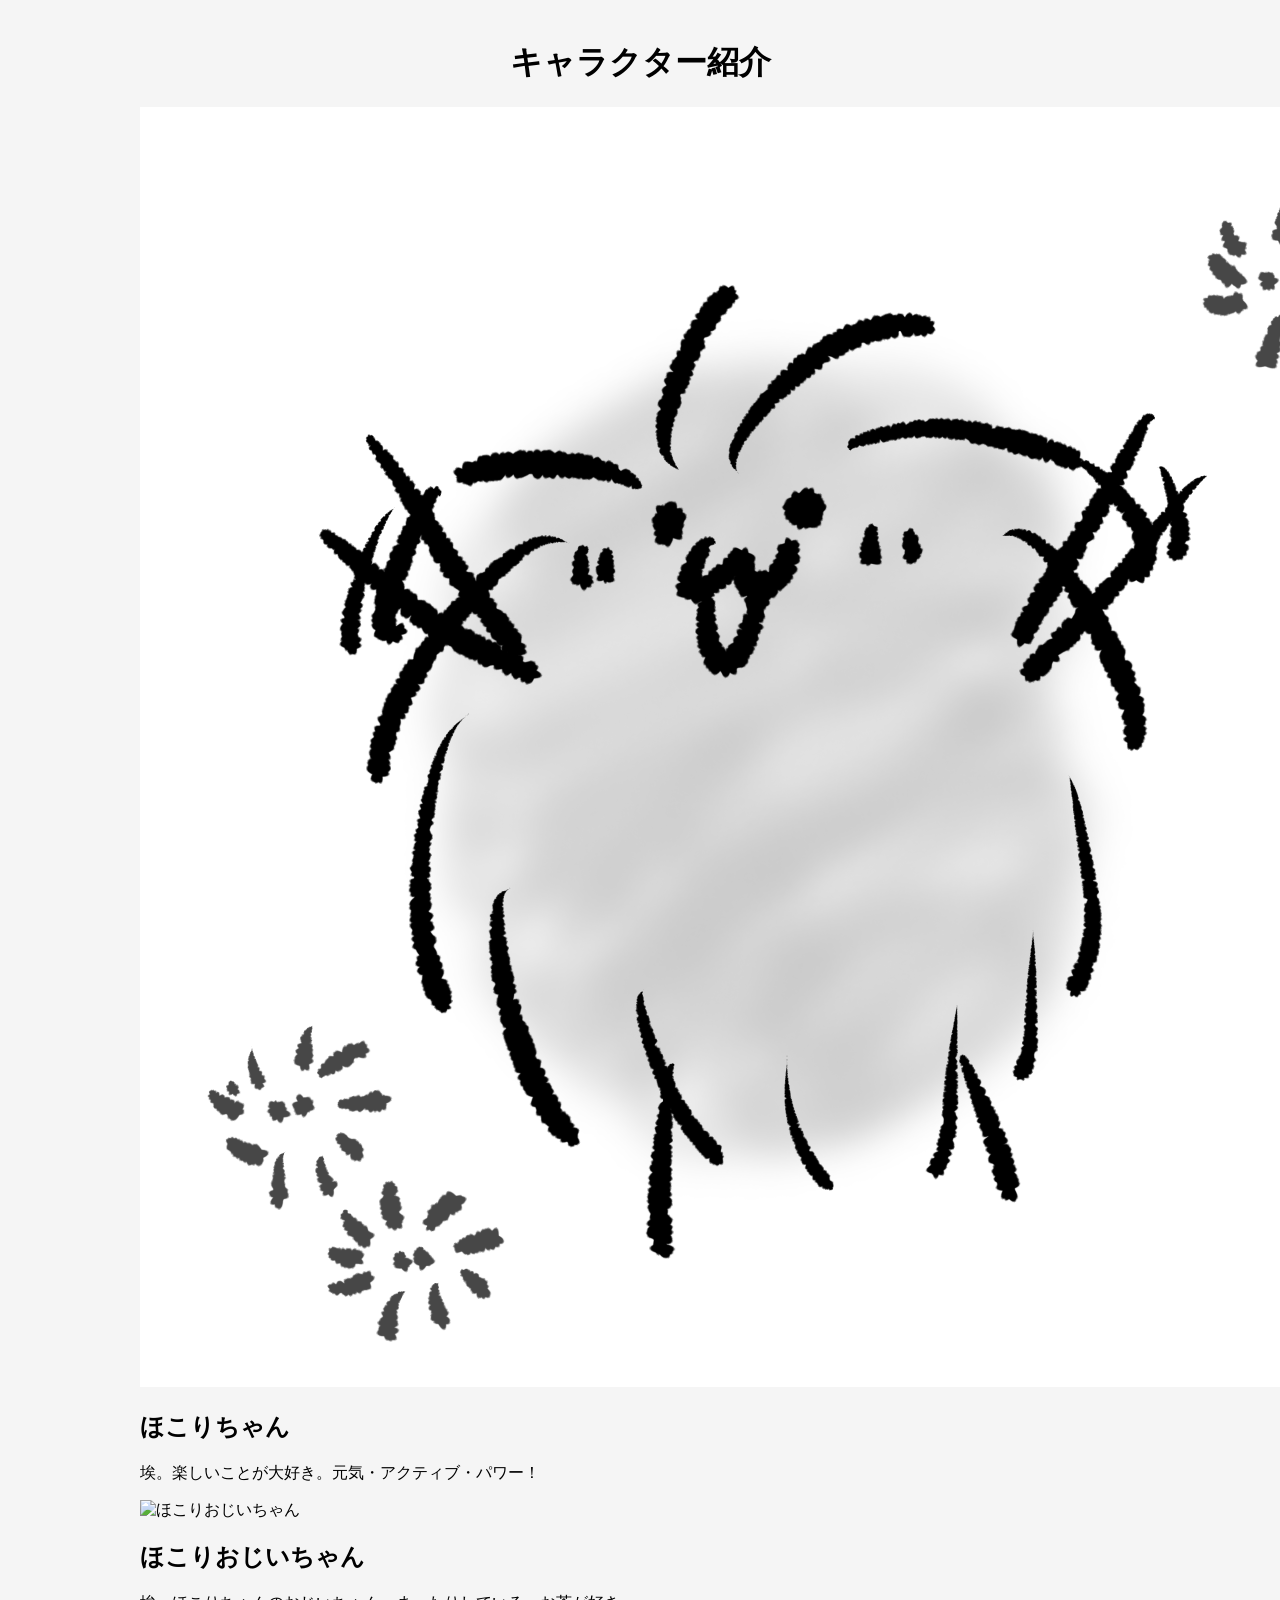
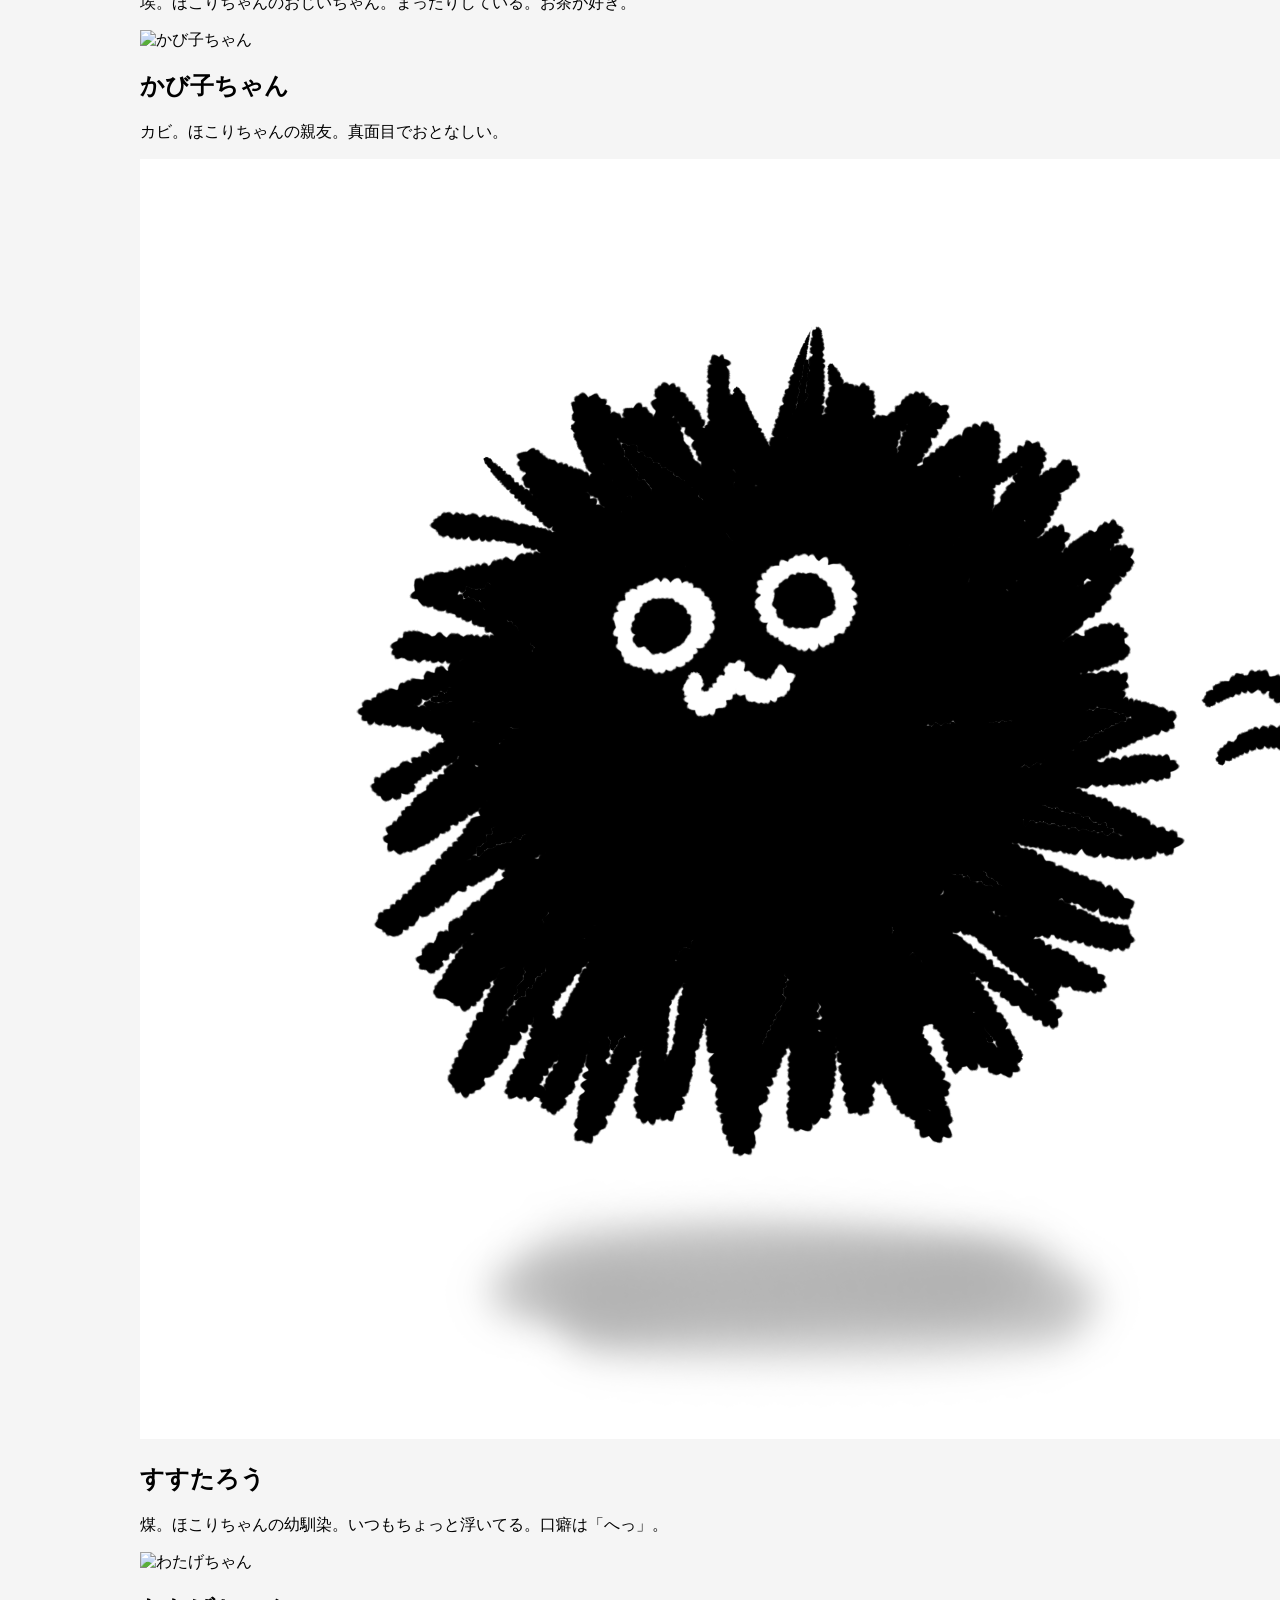
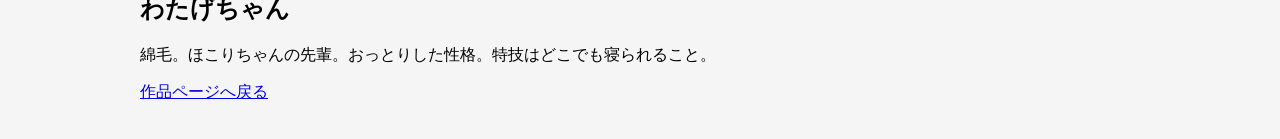
==== hokori-chan-characters.html @ 563d457a "Add character introduction HTML page" ====
<!DOCTYPE html>
<html lang="ja">
<head>
    <meta charset="UTF-8">
    <title>キャラクター紹介</title>
    <link rel="stylesheet" href="style.css">
</head>

<body>

    <h1>キャラクター紹介</h1>

    <div class="characters">

        <div class="character">
            <img src="images/自己紹介：ほこりちゃん.PNG" alt="ほこりちゃん">
            <div class="character-text">
                <h2>ほこりちゃん</h2>
                <p>埃。楽しいことが大好き。元気・アクティブ・パワー！</p>
            </div>
        </div>

        <div class="character">
            <img src="images/自己紹介：ほこりおじいちゃん.PNG" alt="ほこりおじいちゃん">
            <div class="character-text">
                <h2>ほこりおじいちゃん</h2>
                <p>埃。ほこりちゃんのおじいちゃん。まったりしている。お茶が好き。</p>
            </div>
        </div>

        <div class="character">
            <img src="images/自己紹介：かび子ちゃん.PNG" alt="かび子ちゃん">
            <div class="character-text">
                <h2>かび子ちゃん</h2>
                <p>カビ。ほこりちゃんの親友。真面目でおとなしい。</p>
            </div>
        </div>

        <div class="character">
            <img src="images/自己紹介：すすたろう.PNG" alt="すすたろう">
            <div class="character-text">
                <h2>すすたろう</h2>
                <p>煤。ほこりちゃんの幼馴染。いつもちょっと浮いてる。口癖は「へっ」。</p>
            </div>
        </div>

        <div class="character">
            <img src="images/自己紹介：わたげちゃん.PNG" alt="わたげちゃん">
            <div class="character-text">
                <h2>わたげちゃん</h2>
                <p>綿毛。ほこりちゃんの先輩。おっとりした性格。特技はどこでも寝られること。</p>
            </div>
        </div>

    </div>

    <p>
        <a href="hokori-chan.html">作品ページへ戻る</a>
    </p>

</body>
</html>
---- style.css ----
body {
    max-width: 1000px;
    margin: auto;
    padding: 20px;
    font-family: sans-serif;
    background-color: #f5f5f5;
}

h1 {
    text-align: center;
}

.works {
    display: flex;
    gap: 20px;
    flex-wrap: wrap;
}

.card {
    width: 250px;
    background: white;
    border-radius: 10px;
    padding: 15px;
    box-shadow: 0 2px 8px rgba(0,0,0,0.1);
    
    overflow: hidden;

    transition: 0.3s;
}

.card:hover {
    transform: translateY(-5px);
}

.thumbnail {
    width: 100%;
    height: 160px;
    object-fit: cover;
    border-radius: 8px;
}

.works a {
    text-decoration: none;
    color: inherit;
}
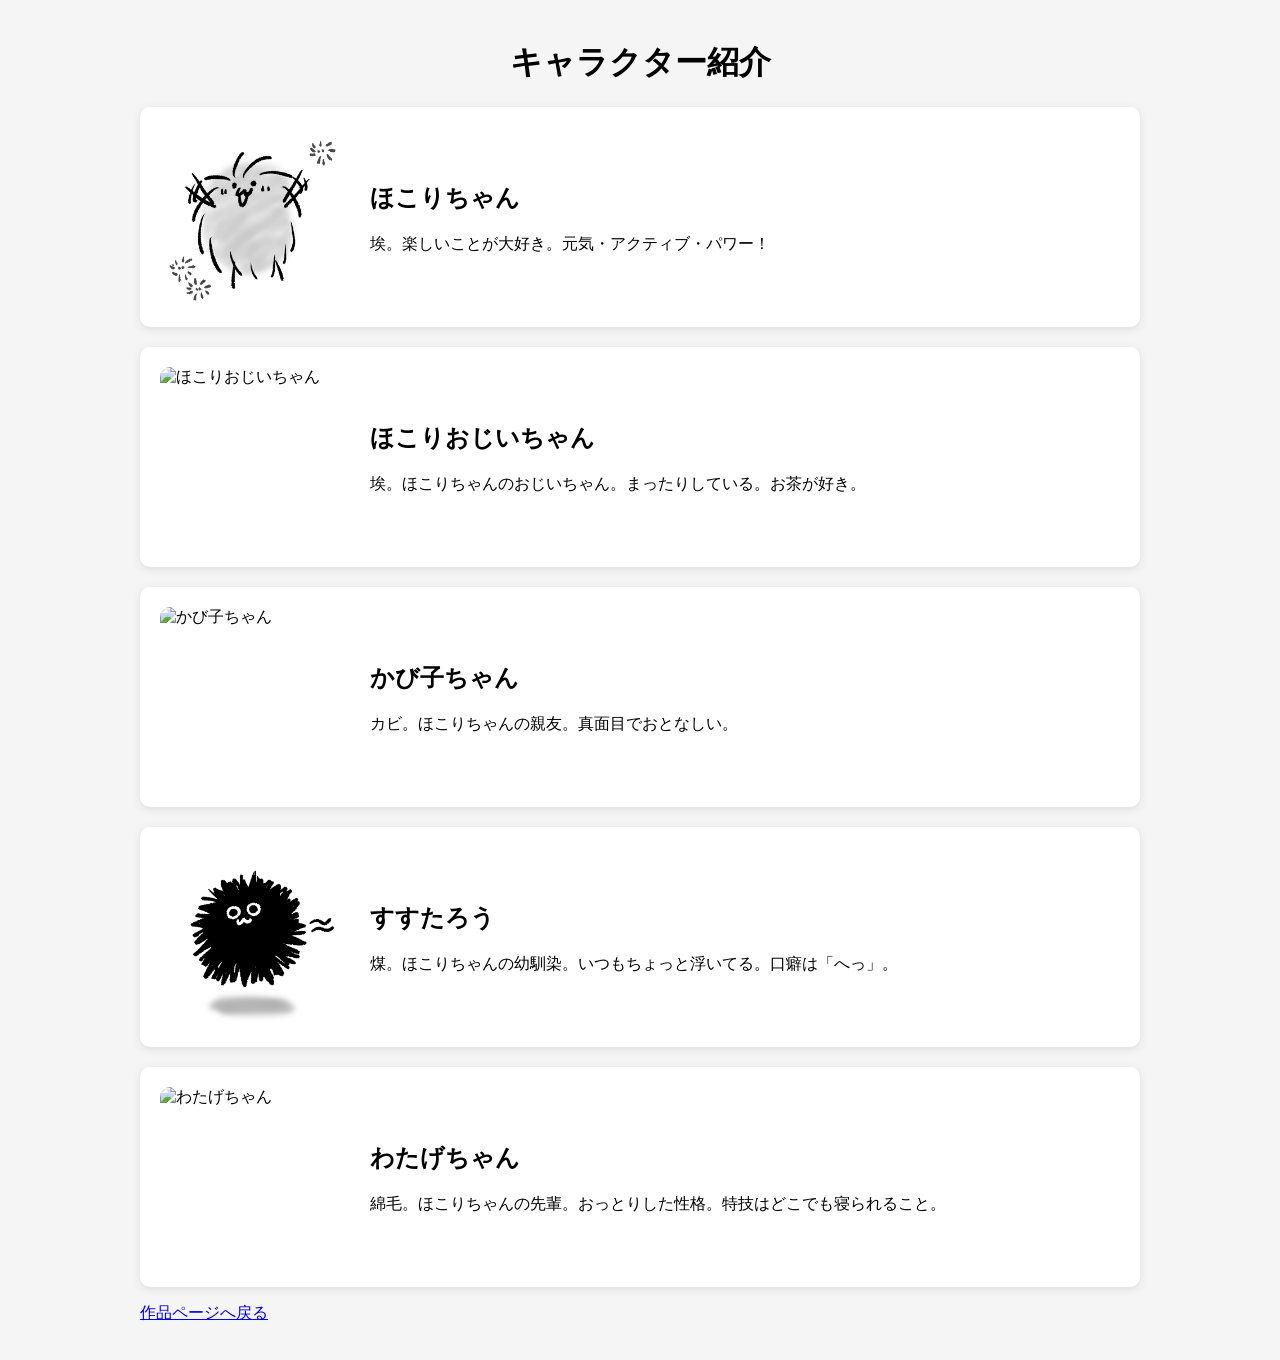
==== commit f383b403: "Add thumbnail class to character images" ====
--- a/hokori-chan-characters.html
+++ b/hokori-chan-characters.html
@@ -13,7 +13,7 @@
     <div class="characters">
 
         <div class="character">
-            <img src="images/自己紹介：ほこりちゃん.PNG" alt="ほこりちゃん">
+            <img src="images/自己紹介：ほこりちゃん.PNG" alt="ほこりちゃん" class="thumbnail small-thumbnail">
             <div class="character-text">
                 <h2>ほこりちゃん</h2>
                 <p>埃。楽しいことが大好き。元気・アクティブ・パワー！</p>
@@ -21,7 +21,7 @@
         </div>
 
         <div class="character">
-            <img src="images/自己紹介：ほこりおじいちゃん.PNG" alt="ほこりおじいちゃん">
+            <img src="images/自己紹介：ほこりおじいちゃん.PNG" alt="ほこりおじいちゃん" class="thumbnail small-thumbnail">
             <div class="character-text">
                 <h2>ほこりおじいちゃん</h2>
                 <p>埃。ほこりちゃんのおじいちゃん。まったりしている。お茶が好き。</p>
@@ -29,7 +29,7 @@
         </div>
 
         <div class="character">
-            <img src="images/自己紹介：かび子ちゃん.PNG" alt="かび子ちゃん">
+            <img src="images/自己紹介：かび子ちゃん.PNG" alt="かび子ちゃん" class="thumbnail small-thumbnail">
             <div class="character-text">
                 <h2>かび子ちゃん</h2>
                 <p>カビ。ほこりちゃんの親友。真面目でおとなしい。</p>
@@ -37,7 +37,7 @@
         </div>
 
         <div class="character">
-            <img src="images/自己紹介：すすたろう.PNG" alt="すすたろう">
+            <img src="images/自己紹介：すすたろう.PNG" alt="すすたろう" class="thumbnail small-thumbnail">
             <div class="character-text">
                 <h2>すすたろう</h2>
                 <p>煤。ほこりちゃんの幼馴染。いつもちょっと浮いてる。口癖は「へっ」。</p>
@@ -45,7 +45,7 @@
         </div>
 
         <div class="character">
-            <img src="images/自己紹介：わたげちゃん.PNG" alt="わたげちゃん">
+            <img src="images/自己紹介：わたげちゃん.PNG" alt="わたげちゃん" class="thumbnail small-thumbnail">
             <div class="character-text">
                 <h2>わたげちゃん</h2>
                 <p>綿毛。ほこりちゃんの先輩。おっとりした性格。特技はどこでも寝られること。</p>
--- a/style.css
+++ b/style.css
@@ -39,7 +39,44 @@
     border-radius: 8px;
 }
 
+.characters {
+    display: flex;
+    flex-direction: column;
+    gap: 20px;
+}
+
+.character {
+    display: flex;
+    gap: 30px;
+    align-items: center;
+
+    background: white;
+    border-radius: 10px;
+    padding: 20px;
+
+    box-shadow: 0 2px 8px rgba(0,0,0,0.1);
+}
+
+.character img {
+    width: 180px;
+    height: 180px;
+    object-fit: cover;
+    border-radius: 10px;
+}
+
+.character-text {
+    flex: 1;
+}
+
 .works a {
     text-decoration: none;
     color: inherit;
 }
+
+.card .thumbnail {
+    margin-bottom: 15px;
+}
+
+.small-thumbnail {
+    height: 120px;
+}
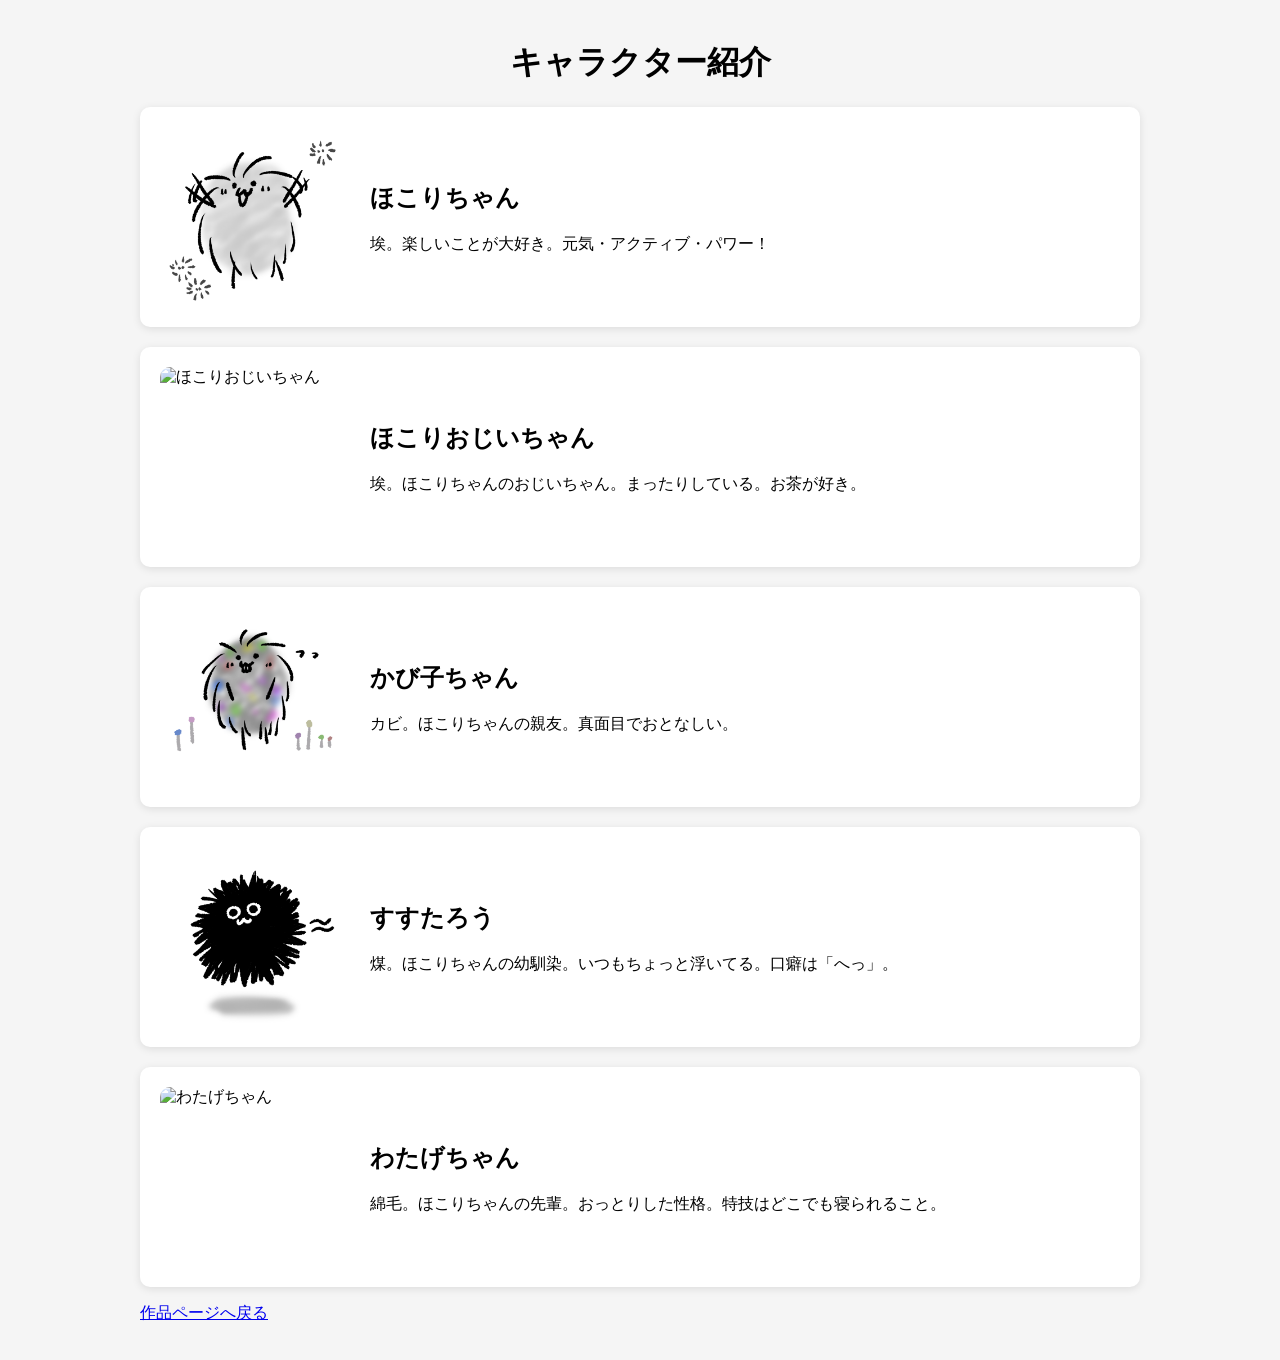
==== commit 48941218: "Update hokori-chan-characters.html" ====
--- a/hokori-chan-characters.html
+++ b/hokori-chan-characters.html
@@ -29,7 +29,7 @@
         </div>
 
         <div class="character">
-            <img src="images/自己紹介：かび子ちゃん.PNG" alt="かび子ちゃん" class="thumbnail small-thumbnail">
+            <img src="images/自己紹介：かび子ちゃん.PNG" alt="かび子ちゃん" class="thumbnail small-thumbnail">
             <div class="character-text">
                 <h2>かび子ちゃん</h2>
                 <p>カビ。ほこりちゃんの親友。真面目でおとなしい。</p>
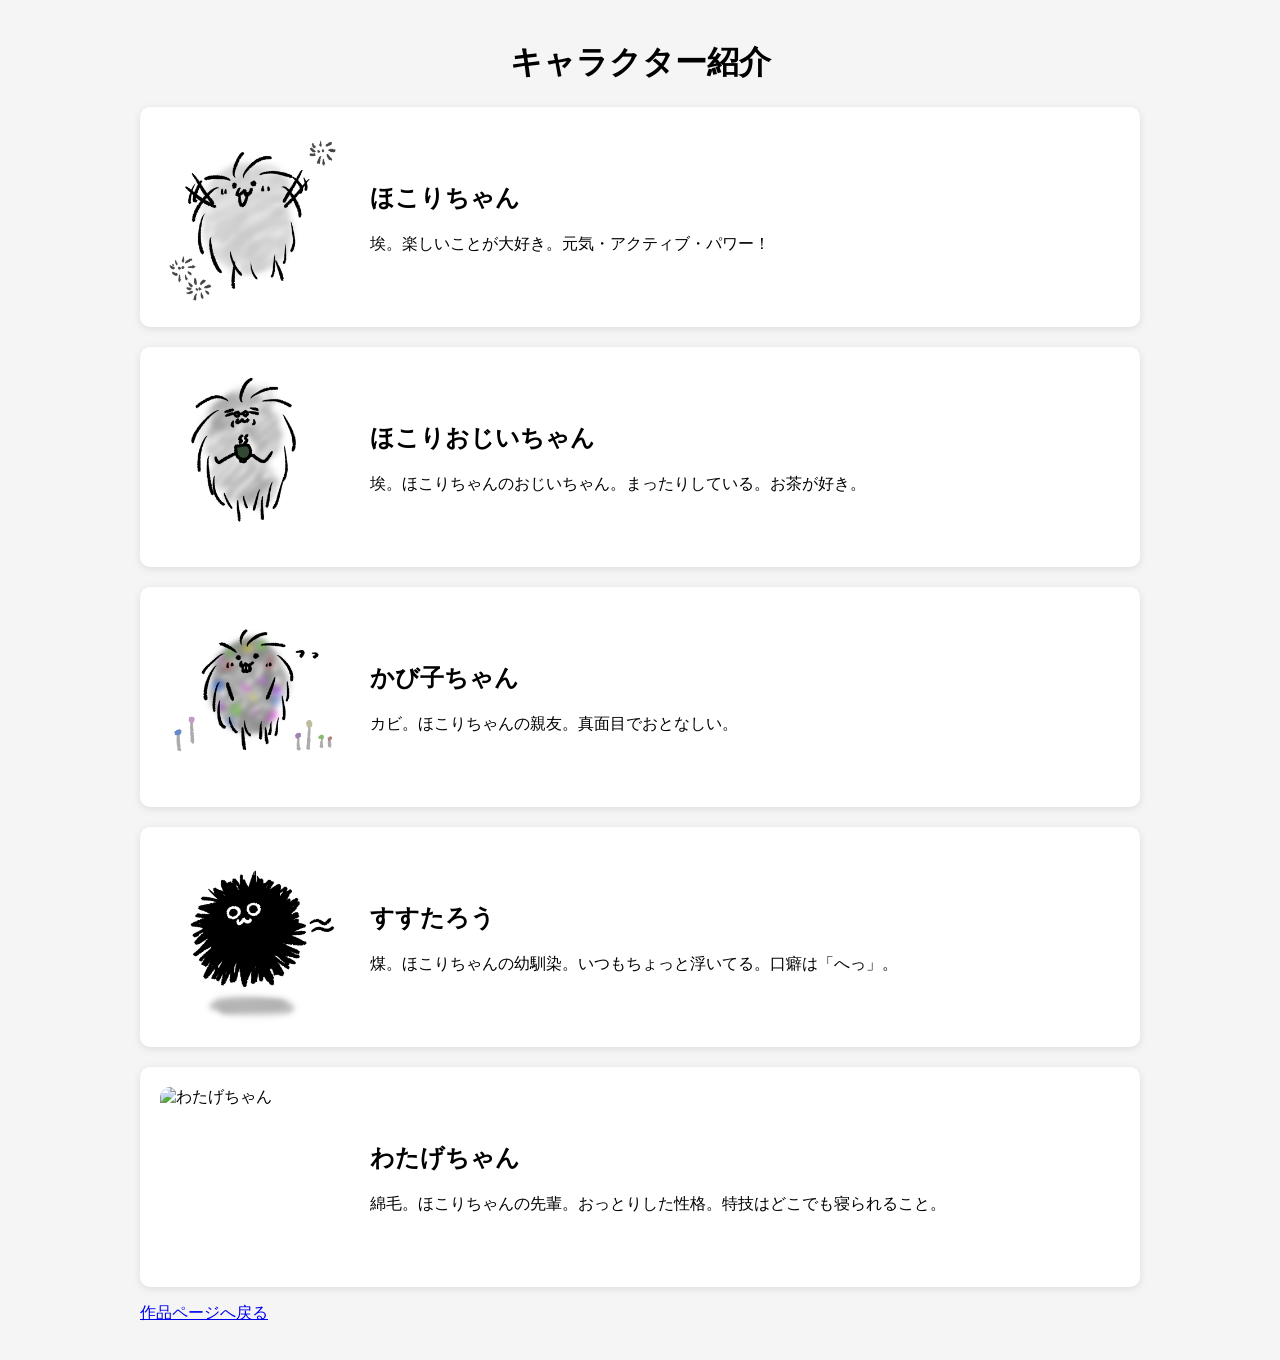
==== commit 2f851871: "Fix image filename for ほこりおじいちゃん" ====
--- a/hokori-chan-characters.html
+++ b/hokori-chan-characters.html
@@ -21,7 +21,7 @@
         </div>
 
         <div class="character">
-            <img src="images/自己紹介：ほこりおじいちゃん.PNG" alt="ほこりおじいちゃん" class="thumbnail small-thumbnail">
+            <img src="images/自己紹介：ほこりおじいちゃん.PNG" alt="ほこりおじいちゃん" class="thumbnail small-thumbnail">
             <div class="character-text">
                 <h2>ほこりおじいちゃん</h2>
                 <p>埃。ほこりちゃんのおじいちゃん。まったりしている。お茶が好き。</p>
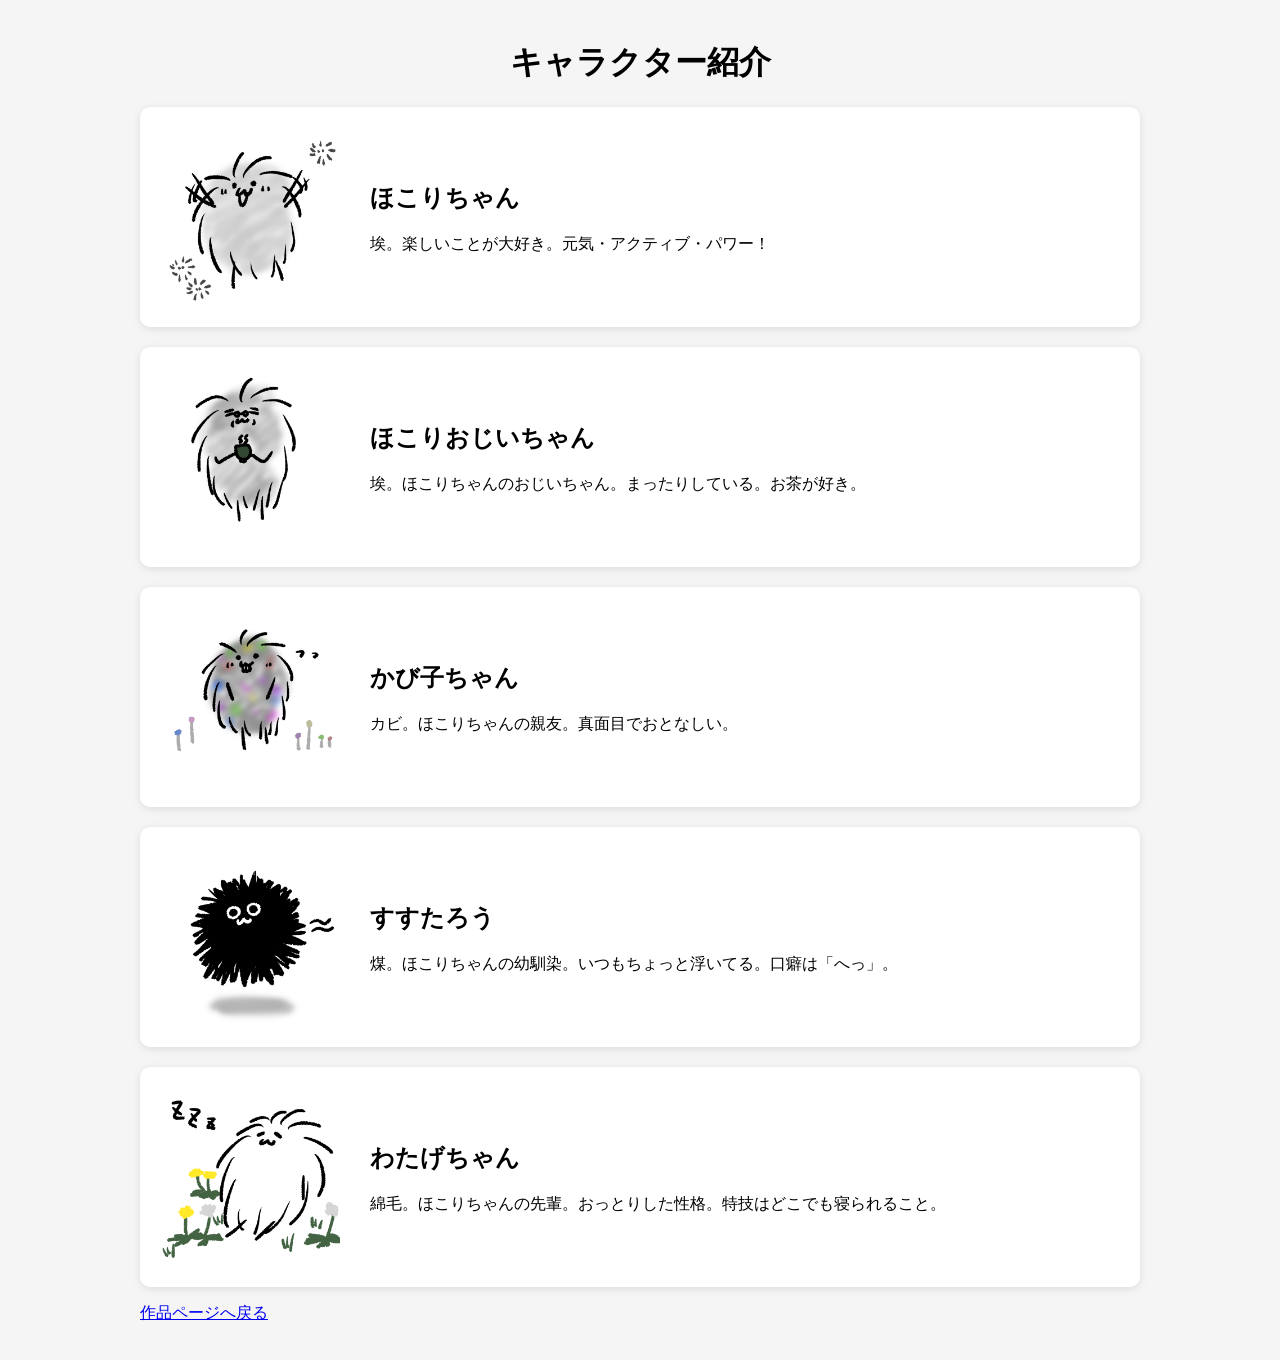
==== commit 5b62990b: "Update hokori-chan-characters.html" ====
--- a/hokori-chan-characters.html
+++ b/hokori-chan-characters.html
@@ -45,7 +45,7 @@
         </div>
 
         <div class="character">
-            <img src="images/自己紹介：わたげちゃん.PNG" alt="わたげちゃん" class="thumbnail small-thumbnail">
+            <img src="images/自己紹介：わたげちゃん.PNG" alt="わたげちゃん" class="thumbnail small-thumbnail">
             <div class="character-text">
                 <h2>わたげちゃん</h2>
                 <p>綿毛。ほこりちゃんの先輩。おっとりした性格。特技はどこでも寝られること。</p>
